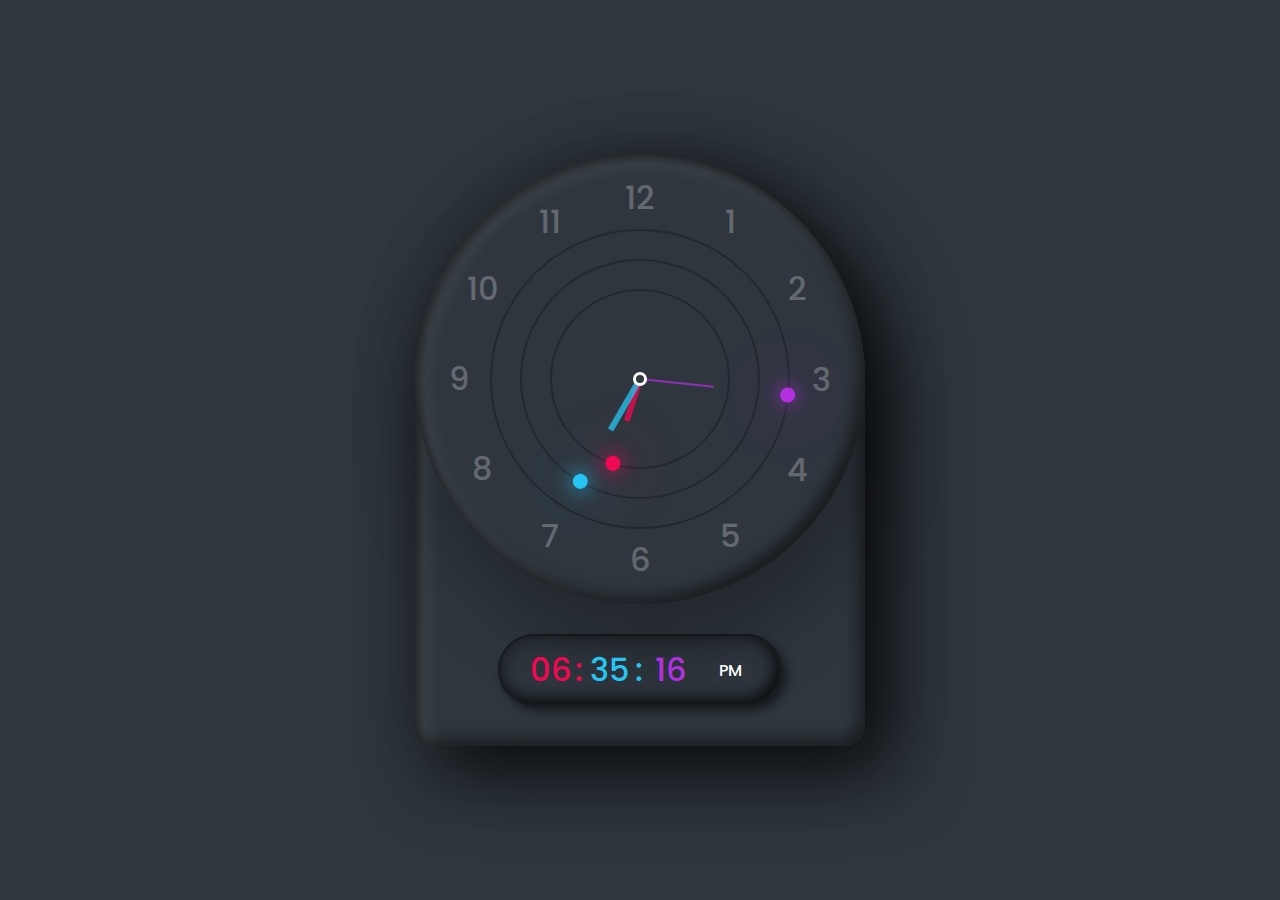
==== pages/newClock.html @ f8830386 "adding another clock style" ====
<!DOCTYPE html>
<html lang="pt-br">
<head>
    <meta charset="UTF-8">
    <meta http-equiv="X-UA-Compatible" content="IE=edge">
    <meta name="viewport" content="width=device-width, initial-scale=1.0">
    <title>Novo relógio</title>
    <link rel="stylesheet" href="../styles/newClock.css">
</head>
<body>
    <div class="container">        
        <div class="clock">

            <div class="circle" style="--clr: #b330e1;" id="sc"><i></i></div>
            <div class="circle circle2" style="--clr: #26c5f3;" id="mn"><i></i></div>
            <div class="circle circle3" style="--clr: #f40752;" id="hr"><i></i></div>

            <span style="--i:1;"><b>1</b></span>
            <span style="--i:2;"><b>2</b></span>
            <span style="--i:3;"><b>3</b></span>
            <span style="--i:4;"><b>4</b></span>
            <span style="--i:5;"><b>5</b></span>
            <span style="--i:6;"><b>6</b></span>
            <span style="--i:7;"><b>7</b></span>
            <span style="--i:8;"><b>8</b></span>
            <span style="--i:9;"><b>9</b></span>
            <span style="--i:10;"><b>10</b></span>
            <span style="--i:11;"><b>11</b></span>
            <span style="--i:12;"><b>12</b></span>
        </div>

        <!-- digital clock -->
        <div id="time">
            <div id="hours" style="--clr:#f40752;">00</div>
            <div id="minutes" style="--clr:#26c5f3;">00</div>
            <div id="seconds" style="--clr:#b330e1;">00</div>
            <div id="ampm">AM</div>
        </div>
    </div>

    <script>
        let hr = document.querySelector('#hr');
        let mn = document.querySelector('#mn');
        let sc = document.querySelector('#sc');

        setInterval(() => {
            let day = new Date();
            let hh = day.getHours() * 30;
            let mm = day.getMinutes() * 6;
            let ss = day.getSeconds() * 6;

            hr.style.transform = `rotateZ(${hh+(mm/12)}deg)`;
            mn.style.transform = `rotateZ(${mm}deg)`;
            sc.style.transform = `rotateZ(${ss}deg)`;

            // Digital clock

            let hours = document.getElementById('hours');
            let minutes = document.getElementById('minutes');
            let seconds = document.getElementById('seconds');
            let ampm = document.getElementById('ampm');

            let h = new Date().getHours();
            let m = new Date().getMinutes();
            let s = new Date().getSeconds();

            let am = h >= 12 ? "PM" : "AM";

            // convert 24hr clock to 12hr clock
            if ( h > 12){
                h = h - 12;
            }

            //add zero before single digit number
            h = (h < 10) ? "0" + h : h;
            m = (m < 10) ? "0" + m : m;
            s = (s < 10) ? "0" + s : s;

            hours.innerHTML = h;
            minutes.innerHTML = m;
            seconds.innerHTML = s;
            ampm.innerHTML = am;
        });

        
    </script>
</body>
</html>
---- styles/newClock.css ----
@import url('https://fonts.googleapis.com/css?family=Poppins:200,300,400,500,600,700,800,900&display=swap');

*{
    margin: 0;
    padding: 0;
    box-sizing: border-box;
    font-family: 'Poppins', sans-serif;
}

body{
    display: flex;
    justify-content: center;
    align-items: center;
    min-height: 100vh;
    background: #2f363e;
}

.container{
    position: relative;
    background: #2f363e;
    /*min-height: 500px;*/
    border-radius: 20px;
    border-top-left-radius: 225px;
    border-top-right-radius: 225px;
    box-shadow: 25px 25px 75px rgba(0, 0, 0, 0.75), 10px 10px 70px rgba(0, 0, 0, 0.25), inset 5px 5px 10px rgba(0, 0, 0, 0.5), inset 5px 5px 20px rgba(255, 255, 255, 0.2), inset -5px -5px 15px rgba(0, 0, 0, 0.75);
    display: flex;
    justify-content: center;
    align-items: center;
    flex-direction: column;
}

.clock{
    position: relative;
    width: 450px;
    height: 450px;
    background: #2f363e;
    border-radius: 50%;
    box-shadow: 10px 50px 70px rgba(0, 0, 0, 0.25), inset 5px 5px 10px rgba(0, 0, 0, 0.5), inset 5px 5px 20px rgba(255, 255, 255, 0.2), inset -5px -5px 15px rgba(0, 0, 0, 0.75);
    display: flex;
    justify-content: center;
    align-items: center;
    margin-bottom: 30px;
}

.clock::before{
    content: '';
    position: absolute;
    width: 8px;
    height: 8px;
    background: #2f363e;
    border: 3px solid #fff;
    border-radius: 50%;
    z-index: 1000;
}

.clock span{
    position: absolute;
    inset: 20px;
    color: #fff;
    text-align: center;
    transform: rotate(calc(30deg * var(--i))); /* 360 / 12 = 30deg */
}

.clock span b{
    font-size: 2em;
    opacity: 0.25;
    font-weight: 500;
    display: inline-block;
    transform: rotate(calc(-30deg * var(--i)));
}

.circle{
    position: absolute;
    width: 300px;
    height: 300px;
    border: 2px solid rgba(0, 0, 0, 0.25);
    border-radius: 50%;
    display: flex;
    justify-content: center;
    align-items: flex-start;
    z-index: 10;
}

.circle i{
    position: absolute;
    width: 6px;
    height: 50%;
    background: var(--clr);
    opacity: 0.75;
    transform-origin: bottom;
    transform: scaleY(0.5);
}

.circle:nth-child(1) i{
    width: 2px;
}

.circle:nth-child(2) i{
    width: 6px;
}

.circle2{
    width: 240px;
    height: 240px;
    z-index: 9;
}

.circle3{
    width: 180px;
    height: 180px;
    z-index: 8;
}

.circle::before{
    content: '';
    position: absolute;
    top: -8.5px;
    width: 15px;
    height: 15px;
    border-radius: 50%;
    background: var(--clr);
    box-shadow: 0 0 20px var(--clr), 0 0 60px var(--clr);
}

/* digital clock style */
#time{
    margin-bottom: 40px;
    display: flex;
    padding: 10px 20px;
    font-size: 2em;
    font-weight: 600;
    border: 2px solid rgba(0, 0, 0, 0.5);
    border-radius: 40px;
    box-shadow: 5px 5px 10px rgba(0, 0, 0, 0.5), inset 5px 5px 20px rgba(0, 0, 0, 0.2), inset -5px -5px 15px rgba(0, 0, 0, 0.75);
}

#time div{
    position: relative;
    width: 60px;
    text-align: center;
    font-weight: 500;
    color: var(--clr);
}

#time div:nth-child(1)::after, #time div:nth-child(2)::after{
    content: ':';
    position: absolute;
    right: -4px;
}

#time div:last-child{
    font-size: 0.5em;
    display: flex;
    justify-content: center;
    align-items: center;
    color: #fff;
}

#time div:nth-child(2)::after{
    animation: animate 1s steps(1) infinite;
}

@keyframes animate{
    0%{
        opacity: 1;
    }
    50%{
        opacity: 0;
    }
}
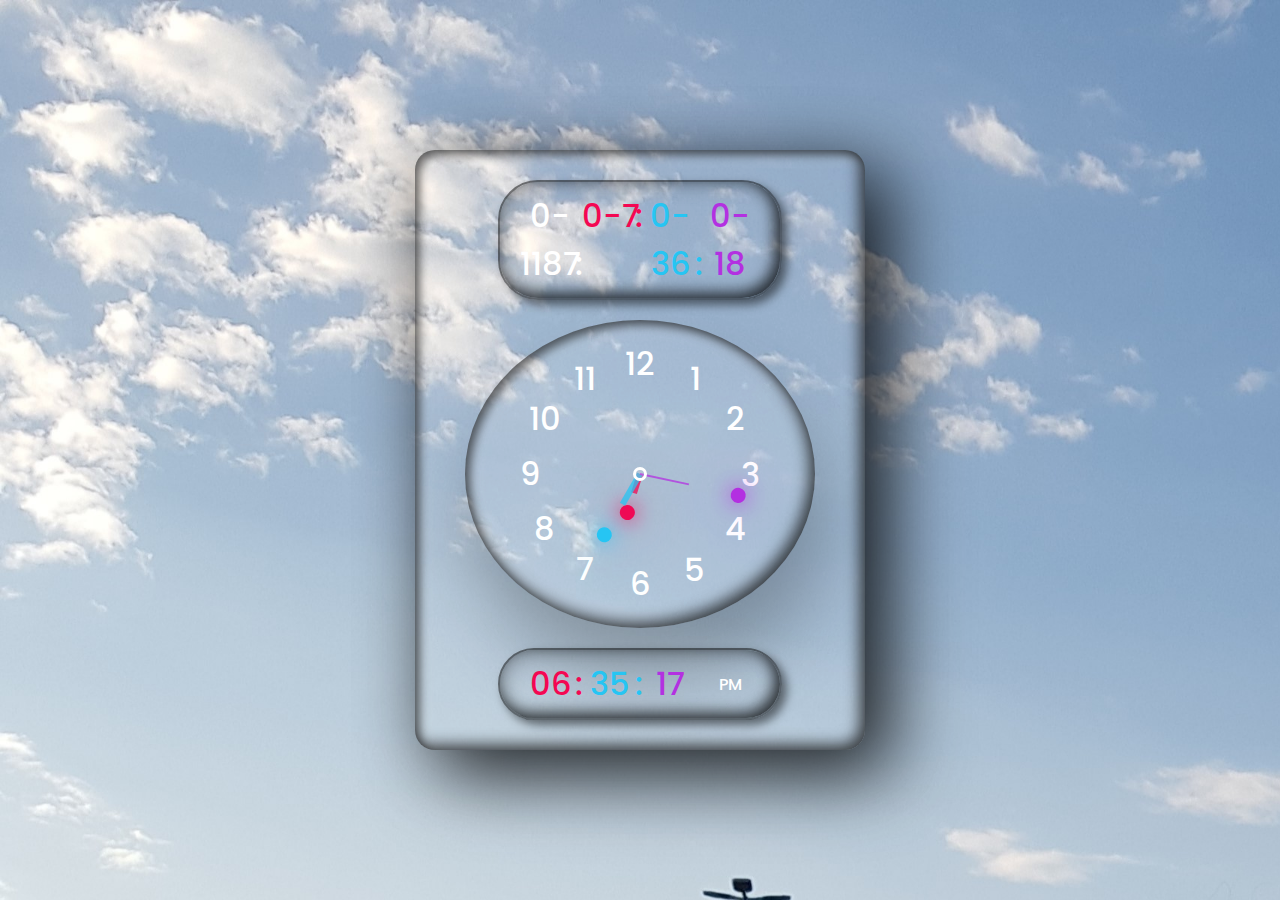
==== commit 55e198af: "change to new clock style" ====
--- a/pages/newClock.html
+++ b/pages/newClock.html
@@ -4,13 +4,22 @@
     <meta charset="UTF-8">
     <meta http-equiv="X-UA-Compatible" content="IE=edge">
     <meta name="viewport" content="width=device-width, initial-scale=1.0">
-    <title>Novo relógio</title>
+    <title>Dois Anos</title>
     <link rel="stylesheet" href="../styles/newClock.css">
 </head>
 <body>
-    <div class="container">        
+    <div class="container">
+        
+        <!-- inverted counter -->
+
+        <div id="time">
+            <div id="days" style="--clr: #ffffff;">00</div>
+            <div id="hour" style="--clr: #f40752;">00</div>
+            <div id="minute" style="--clr: #26c5f3;">00</div>
+            <div id="second" style="--clr: #b330e1;">00</div>
+        </div>
+        
         <div class="clock">
-
             <div class="circle" style="--clr: #b330e1;" id="sc"><i></i></div>
             <div class="circle circle2" style="--clr: #26c5f3;" id="mn"><i></i></div>
             <div class="circle circle3" style="--clr: #f40752;" id="hr"><i></i></div>
@@ -30,7 +39,7 @@
         </div>
 
         <!-- digital clock -->
-        <div id="time">
+        <div id="time2">
             <div id="hours" style="--clr:#f40752;">00</div>
             <div id="minutes" style="--clr:#26c5f3;">00</div>
             <div id="seconds" style="--clr:#b330e1;">00</div>
@@ -38,51 +47,6 @@
         </div>
     </div>
 
-    <script>
-        let hr = document.querySelector('#hr');
-        let mn = document.querySelector('#mn');
-        let sc = document.querySelector('#sc');
-
-        setInterval(() => {
-            let day = new Date();
-            let hh = day.getHours() * 30;
-            let mm = day.getMinutes() * 6;
-            let ss = day.getSeconds() * 6;
-
-            hr.style.transform = `rotateZ(${hh+(mm/12)}deg)`;
-            mn.style.transform = `rotateZ(${mm}deg)`;
-            sc.style.transform = `rotateZ(${ss}deg)`;
-
-            // Digital clock
-
-            let hours = document.getElementById('hours');
-            let minutes = document.getElementById('minutes');
-            let seconds = document.getElementById('seconds');
-            let ampm = document.getElementById('ampm');
-
-            let h = new Date().getHours();
-            let m = new Date().getMinutes();
-            let s = new Date().getSeconds();
-
-            let am = h >= 12 ? "PM" : "AM";
-
-            // convert 24hr clock to 12hr clock
-            if ( h > 12){
-                h = h - 12;
-            }
-
-            //add zero before single digit number
-            h = (h < 10) ? "0" + h : h;
-            m = (m < 10) ? "0" + m : m;
-            s = (s < 10) ? "0" + s : s;
-
-            hours.innerHTML = h;
-            minutes.innerHTML = m;
-            seconds.innerHTML = s;
-            ampm.innerHTML = am;
-        });
-
-        
-    </script>
+    <script src="../js/twoYears.js"></script>
 </body>
 </html>--- a/styles/newClock.css
+++ b/styles/newClock.css
@@ -8,20 +8,20 @@
 }
 
 body{
+    background: url(../assets/img/20211211_170352\ -\ Copia.jpg) no-repeat;
+    background-size: cover;
     display: flex;
     justify-content: center;
     align-items: center;
     min-height: 100vh;
-    background: #2f363e;
 }
 
 .container{
     position: relative;
-    background: #2f363e;
-    /*min-height: 500px;*/
+    background: rgba(255, 255, 255, 0.1);
+    width: 450px;
+    height: 600px;
     border-radius: 20px;
-    border-top-left-radius: 225px;
-    border-top-right-radius: 225px;
     box-shadow: 25px 25px 75px rgba(0, 0, 0, 0.75), 10px 10px 70px rgba(0, 0, 0, 0.25), inset 5px 5px 10px rgba(0, 0, 0, 0.5), inset 5px 5px 20px rgba(255, 255, 255, 0.2), inset -5px -5px 15px rgba(0, 0, 0, 0.75);
     display: flex;
     justify-content: center;
@@ -31,15 +31,16 @@
 
 .clock{
     position: relative;
-    width: 450px;
-    height: 450px;
-    background: #2f363e;
+    width: 350px;
+    height: 350px;
+    background: rgba(255, 255, 255, 0.1);
     border-radius: 50%;
     box-shadow: 10px 50px 70px rgba(0, 0, 0, 0.25), inset 5px 5px 10px rgba(0, 0, 0, 0.5), inset 5px 5px 20px rgba(255, 255, 255, 0.2), inset -5px -5px 15px rgba(0, 0, 0, 0.75);
     display: flex;
     justify-content: center;
     align-items: center;
-    margin-bottom: 30px;
+    margin-bottom: 20px;
+    margin-top: 20px;
 }
 
 .clock::before{
@@ -47,7 +48,7 @@
     position: absolute;
     width: 8px;
     height: 8px;
-    background: #2f363e;
+    background: rgba(255, 255, 255, 0.1);
     border: 3px solid #fff;
     border-radius: 50%;
     z-index: 1000;
@@ -63,7 +64,6 @@
 
 .clock span b{
     font-size: 2em;
-    opacity: 0.25;
     font-weight: 500;
     display: inline-block;
     transform: rotate(calc(-30deg * var(--i)));
@@ -71,9 +71,8 @@
 
 .circle{
     position: absolute;
-    width: 300px;
-    height: 300px;
-    border: 2px solid rgba(0, 0, 0, 0.25);
+    width: 200px;
+    height: 200px;
     border-radius: 50%;
     display: flex;
     justify-content: center;
@@ -100,14 +99,14 @@
 }
 
 .circle2{
-    width: 240px;
-    height: 240px;
+    width: 140px;
+    height: 140px;
     z-index: 9;
 }
 
 .circle3{
-    width: 180px;
-    height: 180px;
+    width: 80px;
+    height: 80px;
     z-index: 8;
 }
 
@@ -122,9 +121,9 @@
     box-shadow: 0 0 20px var(--clr), 0 0 60px var(--clr);
 }
 
-/* digital clock style */
-#time{
-    margin-bottom: 40px;
+/* inverted counter style */
+
+#time, #time2{
     display: flex;
     padding: 10px 20px;
     font-size: 2em;
@@ -134,7 +133,17 @@
     box-shadow: 5px 5px 10px rgba(0, 0, 0, 0.5), inset 5px 5px 20px rgba(0, 0, 0, 0.2), inset -5px -5px 15px rgba(0, 0, 0, 0.75);
 }
 
-#time div{
+#time{
+    margin-top: 30px;
+}
+
+/* digital clock style */
+
+#time2{
+    margin-bottom: 30px;
+}
+
+#time div ,#time2 div{
     position: relative;
     width: 60px;
     text-align: center;
@@ -142,13 +151,13 @@
     color: var(--clr);
 }
 
-#time div:nth-child(1)::after, #time div:nth-child(2)::after{
+#time div:nth-child(1)::after, #time div:nth-child(2)::after, #time div:nth-child(3)::after, #time2 div:nth-child(1)::after, #time2 div:nth-child(2)::after{
     content: ':';
     position: absolute;
     right: -4px;
 }
 
-#time div:last-child{
+#time2 div:last-child{
     font-size: 0.5em;
     display: flex;
     justify-content: center;
@@ -156,7 +165,7 @@
     color: #fff;
 }
 
-#time div:nth-child(2)::after{
+#time div:nth-child(2)::after, #time div:nth-child(3)::after, #time2 div:nth-child(1)::after, #time2 div:nth-child(2)::after{
     animation: animate 1s steps(1) infinite;
 }
 
@@ -167,4 +176,74 @@
     50%{
         opacity: 0;
     }
+}
+
+
+@media screen and (max-width: 450px){
+
+    .container{
+        width: 250px;
+        height: 400px;
+    }
+
+    .clock{
+        width: 175px;
+        height: 175px;
+    }
+
+    .clock::before{
+        width: 4px;
+        height: 4px;
+        border: 1.5px solid #fff;
+    }
+
+    .clock span b{
+        font-size: 1em;
+    }
+
+    .circle{
+        width: 100px;
+        height: 100px;
+    }
+
+    .circle i{
+        width: 3px;
+    }
+
+    .circle:nth-child(1) i{
+        width: 1px;
+    }
+
+    .circle:nth-child(2) i{
+        width: 3px;
+    }
+
+    .circle2{
+        width: 70px;
+        height: 70px;
+    }
+
+    .circle3{
+    width: 40px;
+    height: 40px;
+    }
+
+    .circle::before{
+        top: -3px;
+        width: 7px;
+        height: 7px;
+        box-shadow: 0 0 10px var(--clr), 0 0 30px var(--clr);
+    }
+
+    #time, #time2{
+        font-size: 1em;
+    }
+
+    #time div ,#time2 div{
+        width: 30px;
+    }
+
+    #time div:nth-child(1)::after, #time div:nth-child(2)::after, #time div:nth-child(3)::after, #time2 div:nth-child(1)::after, #time2 div:nth-child(2)::after{
+        right: -2px;
+    }
 }